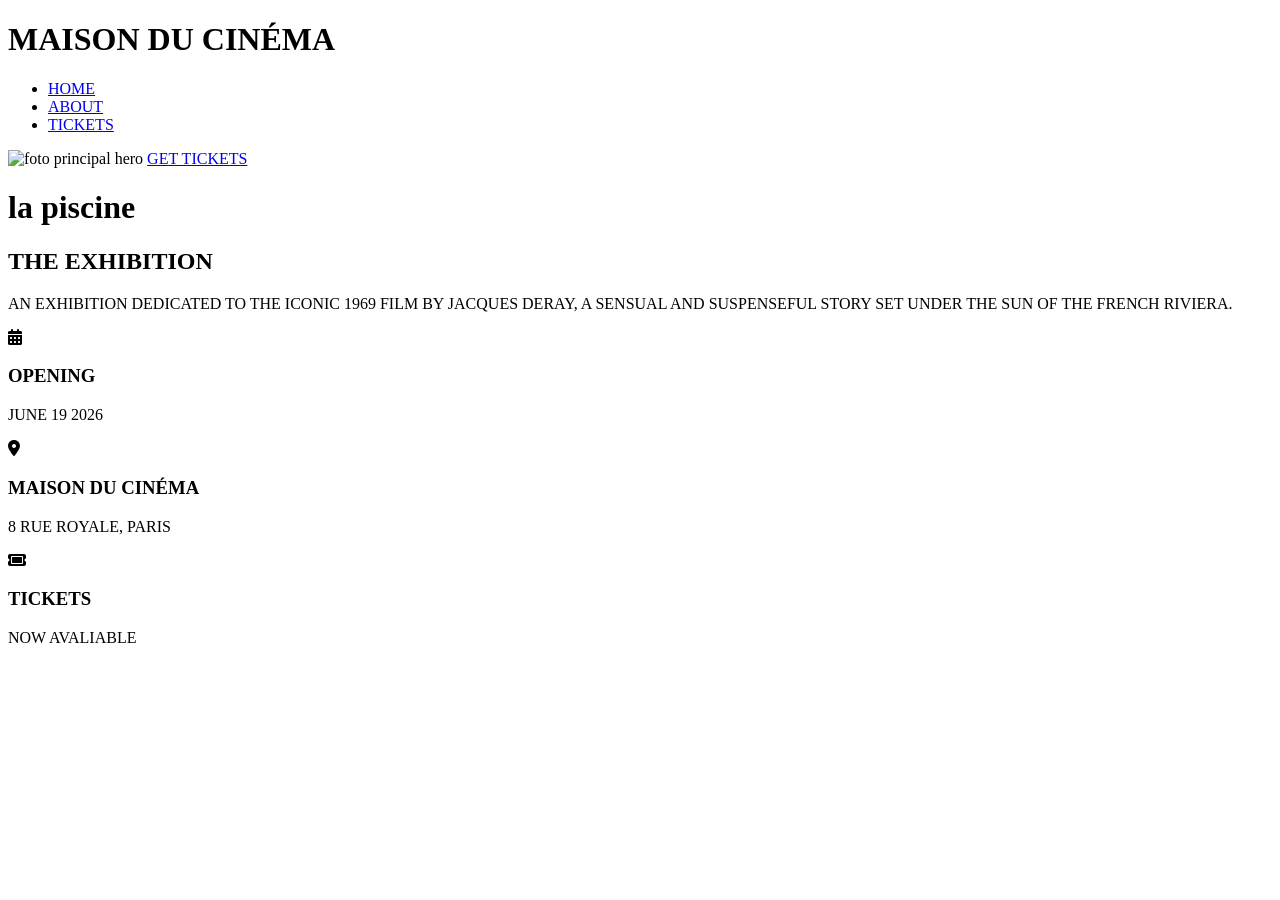
==== index.html @ 824df4c0 "Html Home" ====
<!DOCTYPE html>
<html lang="en">
<head>
    <meta charset="UTF-8">
    <meta name="viewport" content="width=device-width, initial-scale=1.0">
    <title>La Piscine: The Exhibition</title>


    <link rel="stylesheet" href="css/style.css">

    <!--Google Fonts -->
    <link rel="preconnect" href="https://fonts.googleapis.com">
    <link rel="preconnect" href="https://fonts.gstatic.com" crossorigin>
    <link href="https://fonts.googleapis.com/css2?family=Ballet:opsz@16..72&family=Poiret+One&display=swap" rel="stylesheet">

    <link rel="preconnect" href="https://fonts.googleapis.com">
    <link rel="preconnect" href="https://fonts.gstatic.com" crossorigin>
    <link href="https://fonts.googleapis.com/css2?family=Ballet:opsz@16..72&family=Pathway+Extreme:ital,opsz,wght@0,8..144,100..900;1,8..144,100..900&family=Poiret+One&display=swap" rel="stylesheet">

    <link rel="preconnect" href="https://fonts.googleapis.com">
    <link rel="preconnect" href="https://fonts.gstatic.com" crossorigin>
    <link href="https://fonts.googleapis.com/css2?family=Ballet:opsz@16..72&family=Pathway+Extreme:ital,opsz,wght@0,8..144,100..900;1,8..144,100..900&family=Poiret+One&family=Poller+One&display=swap" rel="stylesheet">

    <link rel="preconnect" href="https://fonts.googleapis.com">
    <link rel="preconnect" href="https://fonts.gstatic.com" crossorigin>
    <link href="https://fonts.googleapis.com/css2?family=Alata&family=Ballet:opsz@16..72&family=Pathway+Extreme:ital,opsz,wght@0,8..144,100..900;1,8..144,100..900&family=Poiret+One&family=Poller+One&display=swap" rel="stylesheet">

    <link rel="preconnect" href="https://fonts.googleapis.com">
    <link rel="preconnect" href="https://fonts.gstatic.com" crossorigin>
    <link href="https://fonts.googleapis.com/css2?family=Aboreto&family=Alata&family=Ballet:opsz@16..72&family=Pathway+Extreme:ital,opsz,wght@0,8..144,100..900;1,8..144,100..900&family=Poiret+One&family=Poller+One&display=swap" rel="stylesheet">

    <link rel="preconnect" href="https://fonts.googleapis.com">
    <link rel="preconnect" href="https://fonts.gstatic.com" crossorigin>
    <link href="https://fonts.googleapis.com/css2?family=Aboreto&family=Alata&family=Ballet:opsz@16..72&family=Elms+Sans:ital,wght@0,100..900;1,100..900&family=Pathway+Extreme:ital,opsz,wght@0,8..144,100..900;1,8..144,100..900&family=Poiret+One&family=Poller+One&display=swap" rel="stylesheet">

    <!--Iconos Font Awesome-->
    <link rel="stylesheet" href="https://cdnjs.cloudflare.com/ajax/libs/font-awesome/6.7.2/css/all.min.css">


</head>
<body>

    <div class="menu">

        <h1 class="logo">MAISON DU CINÉMA</h1>

        <nav>
            <ul>
                <li><a href="index.html">HOME</a></li>
                <li><a href="about.html">ABOUT</a></li>
                <li><a href="tickets.html">TICKETS</a></li>
            </ul>
        </nav>
    </div>


    <header class="hero-home">
       
        <img src="img/home/1.jpeg" alt="foto principal hero" class="img-hero">

        <a href="tickets.html" class="botón-tickets">GET TICKETS</a>

        <div>
            <h1 class="lapiscine">la piscine</h1>
            <h2 class="exhibition">THE EXHIBITION</h2>
        </div>
    </header>

    <main>
        <section class="intro">
            <p>
            AN EXHIBITION DEDICATED TO THE ICONIC 1969 FILM BY JACQUES DERAY,
            A SENSUAL AND SUSPENSEFUL STORY SET UNDER THE SUN OF THE FRENCH RIVIERA.
            </p>
        </section>

        <section>
            <div class="line"></div>

            <div class="info-principal">

                <div class="info-opening">
                    <i class="fa-solid fa-calendar-days"></i>
                    <h3 class="info-title">OPENING</h3>
                    <p class="info-text">JUNE 19 2026</p>
                </div>

                <div class="info-localizacion">
                    <i class="fa-solid fa-location-dot"></i>
                    <h3 class="info-title">MAISON DU CINÉMA</h3>
                    <p class="info-text">8 RUE ROYALE, PARIS</p>
                </div>

                <div class="info-tickets">
                    <i class="fa-solid fa-ticket"></i>
                    <h3 class="info-title">TICKETS</h3>
                    <p class="info-text">NOW AVALIABLE</p>
                </div>

            </div>
        </section>

        <section class="gallery">

            <div class="column">
                <img src="img/home/2.jpeg" alt="">
                <img src="img/home/3.jpeg" alt="">
            </div>

            <div class="column">
                <img src="img/home/4.jpeg" alt="">
                <img src="img/home/5.jpeg" alt="">
            </div>

        </section>
    </main>

    
</body>
</html>
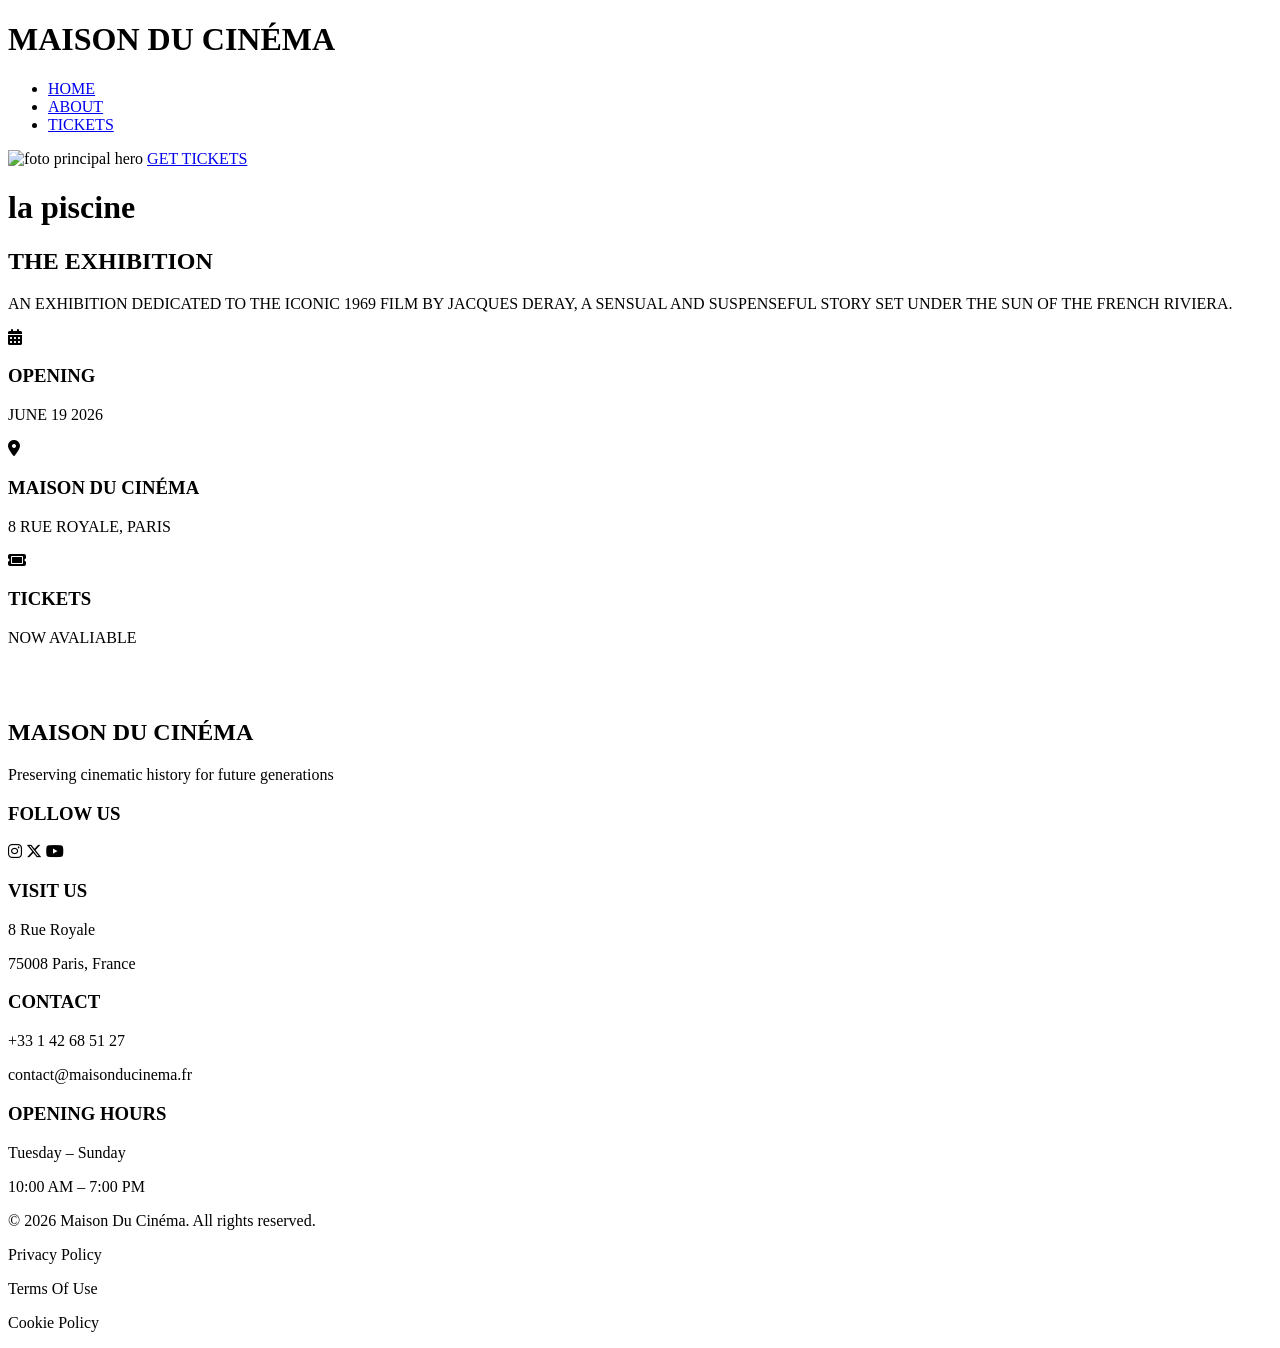
==== commit 90942e69: "Html Footer" ====
--- a/index.html
+++ b/index.html
@@ -115,6 +115,55 @@
         </section>
     </main>
 
+    <footer>
+        <div class="footer-top">
+            <h2 class="footer-logo">MAISON DU CINÉMA</h2>
+            <p class="footer-eslogan"> Preserving cinematic history for future generations</p>
+        </div>
+            
+        <div class="footer-info">
+            <div>
+                <h3>FOLLOW US</h3>
+
+                <i class="fa-brands fa-instagram"></i>
+                <i class="fa-brands fa-x-twitter"></i>
+                <i class="fa-brands fa-youtube"></i>
+            </div>
+
+            <div>
+                <h3>VISIT US</h3>
+
+                <p>8 Rue Royale</p>
+                <p>75008 Paris, France</p>
+            </div>
+
+            <div>
+                <h3>CONTACT</h3>
+
+                <p>+33 1 42 68 51 27</p>
+                <p>contact@maisonducinema.fr</p>
+            </div>
+
+            <div>
+                <h3>OPENING HOURS</h3>
+
+                <p>Tuesday – Sunday</p>
+                <p>10:00 AM – 7:00 PM</p>
+            </div>
+        </div>
+
+        <div class="footer-bottom">
+
+            <p>© 2026 Maison Du Cinéma. All rights reserved.</p>
+
+            <div>
+                <p>Privacy Policy</p>
+                <p>Terms Of Use</p>
+                <p>Cookie Policy</p>
+            </div>
+        </div>
+                
+    </footer>
     
 </body>
 </html>
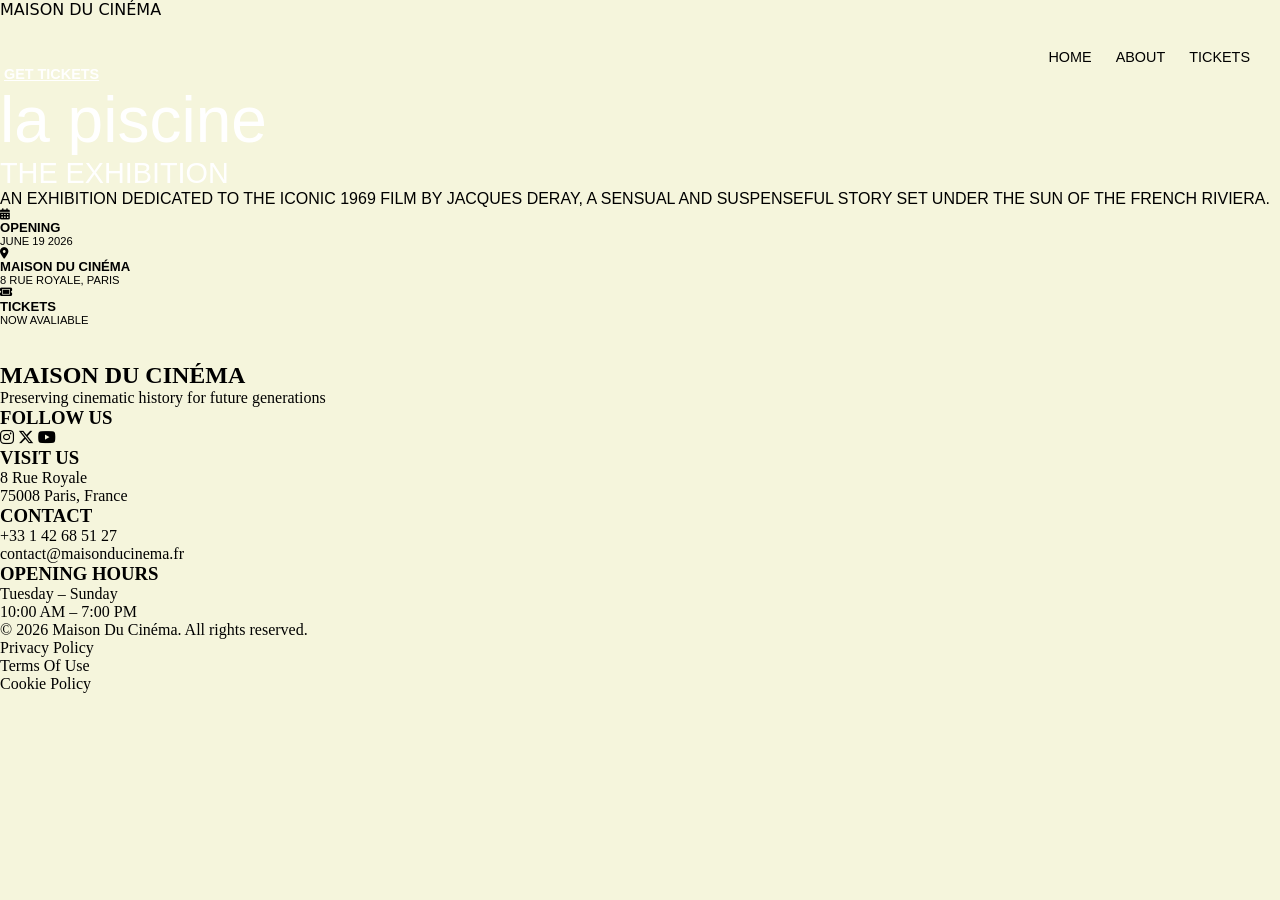
==== commit ce72d118: "Reorganización Tipos" ====
--- a/index.html
+++ b/index.html
@@ -56,45 +56,45 @@
 
     <header class="hero-home">
        
-        <img src="img/home/1.jpeg" alt="foto principal hero" class="img-hero">
+        <img src="img/home/1.jpeg" alt="" class="img-hero">
 
         <a href="tickets.html" class="botón-tickets">GET TICKETS</a>
 
         <div>
-            <h1 class="lapiscine">la piscine</h1>
-            <h2 class="exhibition">THE EXHIBITION</h2>
+            <h1 class="titulo-hero">la piscine</h1>
+            <h2 class="subtitulo-hero">THE EXHIBITION</h2>
         </div>
     </header>
 
     <main>
-        <section class="intro">
-            <p>
+        <section>
+            <p class="texto">
             AN EXHIBITION DEDICATED TO THE ICONIC 1969 FILM BY JACQUES DERAY,
             A SENSUAL AND SUSPENSEFUL STORY SET UNDER THE SUN OF THE FRENCH RIVIERA.
             </p>
         </section>
 
         <section>
-            <div class="line"></div>
+            <div class="linea"></div>
 
             <div class="info-principal">
 
                 <div class="info-opening">
                     <i class="fa-solid fa-calendar-days"></i>
-                    <h3 class="info-title">OPENING</h3>
-                    <p class="info-text">JUNE 19 2026</p>
+                    <h3 class="info-titulo">OPENING</h3>
+                    <p class="info-texto">JUNE 19 2026</p>
                 </div>
 
                 <div class="info-localizacion">
                     <i class="fa-solid fa-location-dot"></i>
-                    <h3 class="info-title">MAISON DU CINÉMA</h3>
-                    <p class="info-text">8 RUE ROYALE, PARIS</p>
+                    <h3 class="info-titulo">MAISON DU CINÉMA</h3>
+                    <p class="info-texto">8 RUE ROYALE, PARIS</p>
                 </div>
 
                 <div class="info-tickets">
                     <i class="fa-solid fa-ticket"></i>
-                    <h3 class="info-title">TICKETS</h3>
-                    <p class="info-text">NOW AVALIABLE</p>
+                    <h3 class="info-titulo">TICKETS</h3>
+                    <p class="info-texto">NOW AVALIABLE</p>
                 </div>
 
             </div>
@@ -164,6 +164,6 @@
         </div>
                 
     </footer>
-    
+
 </body>
 </html>
--- a/css/style.css
+++ b/css/style.css
@@ -0,0 +1,109 @@
+* {
+    padding: 0;
+    margin: 0;
+    box-sizing: border-box; 
+    background-color: beige;
+}
+
+
+/*Tipografías Generales*/
+.logo {
+    font-family: "Aboreto", system-ui;
+    font-weight: 400;
+    font-size: 1rem;
+}
+
+.menu {
+    font-family: "Alata", sans-serif;
+    font-weight: 400;
+    font-size: 0.9rem;
+
+}
+
+/*Tipografías específicas*/
+
+.titulo-hero {
+    font-family: "Poiret One", sans-serif;
+    font-weight: 100;
+    font-size: 4rem;
+    color: white;
+}
+
+.subtitulo-hero {
+    font-family: "Poiret One", sans-serif;
+    font-weight: 300;
+    font-size: 1.8rem;
+    color: white;
+}
+
+.botón-tickets {
+    font-family: "Elms Sans", sans-serif;
+    font-weight: 600;
+    font-size: 0.9rem;
+    color: white;
+}
+
+
+
+
+.titulo-secciones {
+    font-family: "Poiret One", sans-serif;
+    font-weight: 100;
+    font-size: 2rem;
+
+}
+
+.texto {
+    font-family: "Poiret One", sans-serif;
+    font-weight: 100;
+    font-size: 1rem;
+}
+
+
+.info-principal{
+    font-family: "Pathway Extreme", sans-serif;
+    font-weight: 500;
+    font-size: 0.7rem;
+}
+
+
+.cast {
+    font-family: "Poller One", sans-serif;
+    font-weight: 100;
+    color: white;
+}
+
+.formulario-texto {
+    font-family: "Elms Sans", sans-serif;
+    font-weight: 500;
+    font-size: 0.7rem;
+}
+
+
+
+
+
+
+
+
+
+
+/*Elementos Generales*/
+
+.menu a {
+    text-decoration: none;
+    color: black;
+}
+
+.menu ul{
+    display: flex;
+    gap: 1.5rem;
+    list-style: none;
+}
+
+nav {
+    display: flex;
+    justify-content: flex-end;
+    padding-right: 30px;
+    padding-top: 30px;
+}
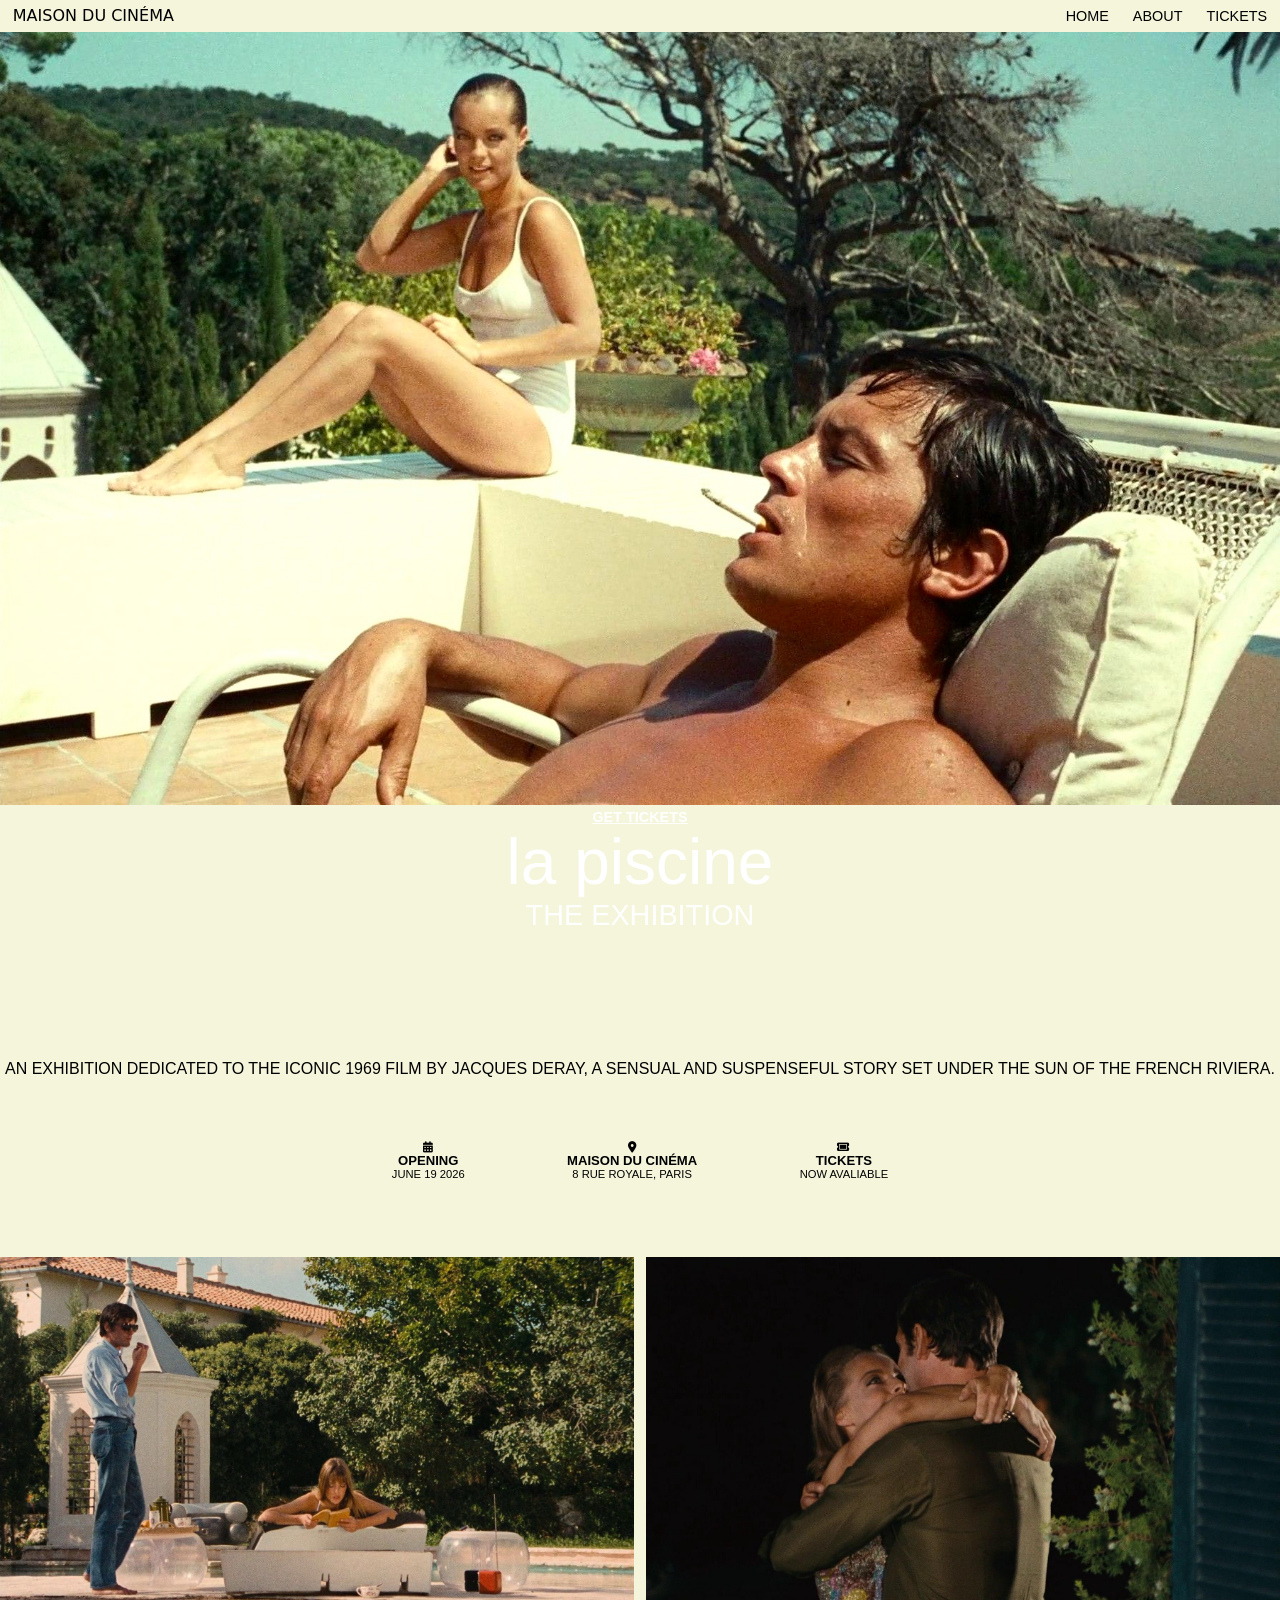
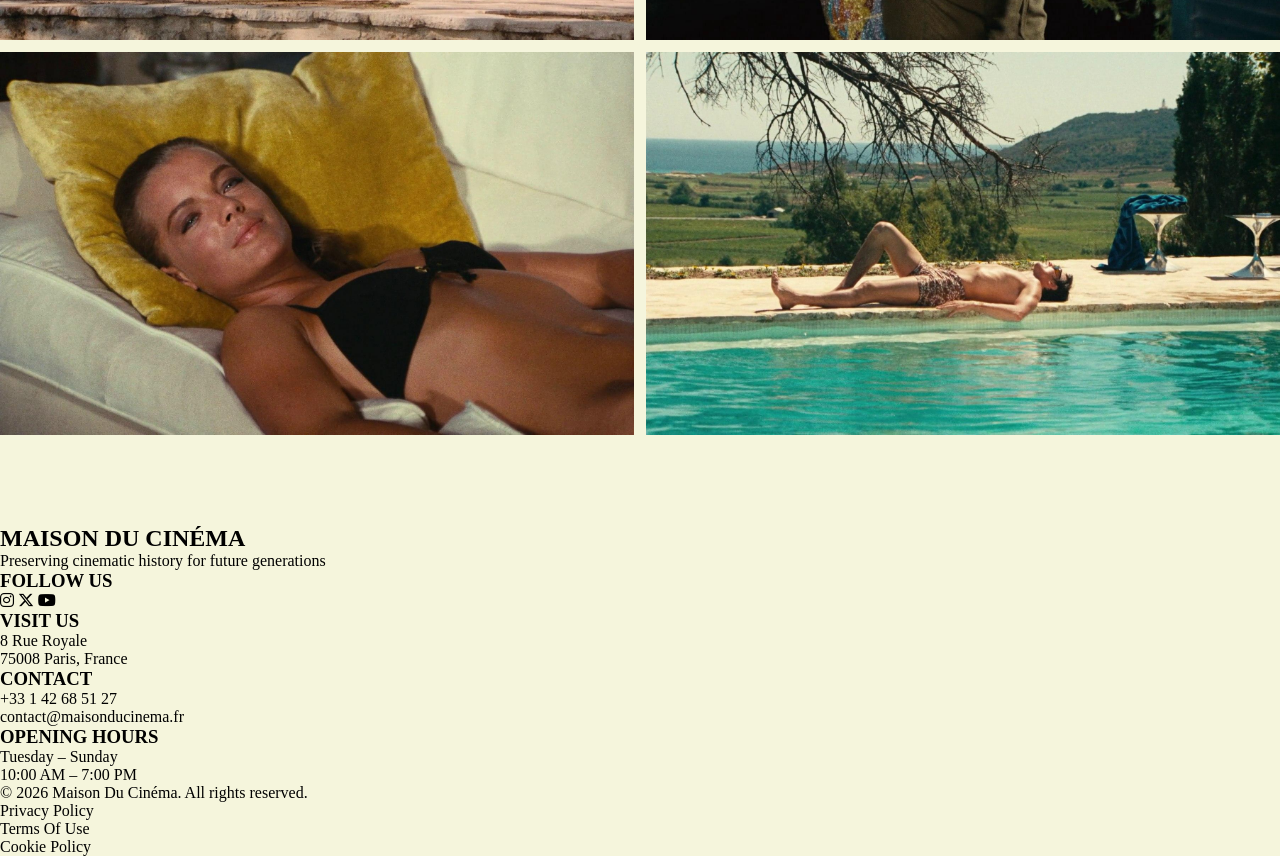
==== commit fc231ec9: "Css Home & About Pt 1" ====
--- a/index.html
+++ b/index.html
@@ -56,7 +56,7 @@
 
     <header class="hero-home">
        
-        <img src="img/home/1.jpeg" alt="" class="img-hero">
+        <img src="img/Home 1 .jpeg" alt="" class="img-hero">
 
         <a href="tickets.html" class="botón-tickets">GET TICKETS</a>
 
@@ -103,13 +103,13 @@
         <section class="gallery">
 
             <div class="column">
-                <img src="img/home/2.jpeg" alt="">
-                <img src="img/home/3.jpeg" alt="">
+                <img src="img/Home 2 .jpeg" alt="">
+                <img src="img/Home 3 .jpeg" alt="">
             </div>
 
             <div class="column">
-                <img src="img/home/4.jpeg" alt="">
-                <img src="img/home/5.jpeg" alt="">
+                <img src="img/Home 4 .jpeg" alt="">
+                <img src="img/Home 5 .jpeg" alt="">
             </div>
 
         </section>
--- a/css/style.css
+++ b/css/style.css
@@ -59,6 +59,13 @@
     font-size: 1rem;
 }
 
+.texto2 {
+    font-family: "Poiret One", sans-serif;
+    font-weight: 100;
+    font-size: 1rem;
+}
+
+
 
 .info-principal{
     font-family: "Pathway Extreme", sans-serif;
@@ -80,30 +87,156 @@
 }
 
 
-
-
-
-
-
-
-
-
 /*Elementos Generales*/
-
 .menu a {
     text-decoration: none;
     color: black;
 }
 
+.menu{
+    display: flex;
+    justify-content: space-between;
+    align-items: center;
+    padding-top: 0.5vw;
+    padding-right: 1vw;
+}
+
+.logo {
+    padding-left: 1vw;
+}
+
 .menu ul{
     display: flex;
     gap: 1.5rem;
     list-style: none;
 }
 
-nav {
-    display: flex;
-    justify-content: flex-end;
-    padding-right: 30px;
-    padding-top: 30px;
+
+
+
+
+/*HOME*/
+.img-hero {
+    width: 100%;
+    padding-top: 0.5vw;
+}
+
+.botón-tickets {
+    display: flex;
+    justify-content: center;
+}
+
+.titulo-hero {
+    display: flex;
+    justify-content: center;
+}
+
+.subtitulo-hero {
+    display: flex;
+    justify-content: center;
+    margin-bottom: 10vw;
+}
+
+.texto {
+    display: flex;
+    justify-content: center;
+    margin-bottom: 5vw;
+}
+
+
+
+.info-principal {
+    display: flex;
+    justify-content: center;
+    gap: 8vw;
+    margin: 4vw;
+}
+
+.info-opening,
+.info-localizacion,
+.info-tickets{
+    display: flex;
+    flex-direction: column;
+    align-items: center;
+}
+
+
+
+.gallery{
+    display: flex;
+    gap: 1vw;
+    padding-top: 2vw;
+    padding-bottom: 7vw;
+}
+
+.column{
+    display: flex;
+    flex-direction: column;
+    gap: 1vw;
+}
+
+.column img{
+    width: 100%;
+}
+
+
+
+/*ABOUT*/
+.img-hero-about {
+    width: 100%;
+    padding-top: 0.5vw;
+}
+
+
+.about-the-film {
+    display: flex;
+}
+
+
+.about-the-film-texto {
+    display: flex;
+    flex-direction: column;
+}
+
+.about-the-film img {
+    width: 90%;
+}
+
+
+
+.inside-exhibition img {
+    width: 100%;
+}
+
+
+
+.inside-exhibition-texto {
+    display: flex;
+    flex-direction: column;
+    align-items: center;
+    margin-bottom: 5vw;
+    margin-top: 5vw;
+}
+
+.inside-exhibition-texto h1 {
+   width: 40%;
+   margin-bottom: 0.5vw;
+}
+
+.inside-exhibition p {
+    width: 40%;
+    margin-bottom: 1.5vw;
+}
+
+
+
+
+/*TICKETS*/
+.img-hero-tickets {
+    width: 100%;
+    padding-top: 0.5vw;
+}
+
+.inside-the-exhibition-img img {
+    width: 100%;
 }
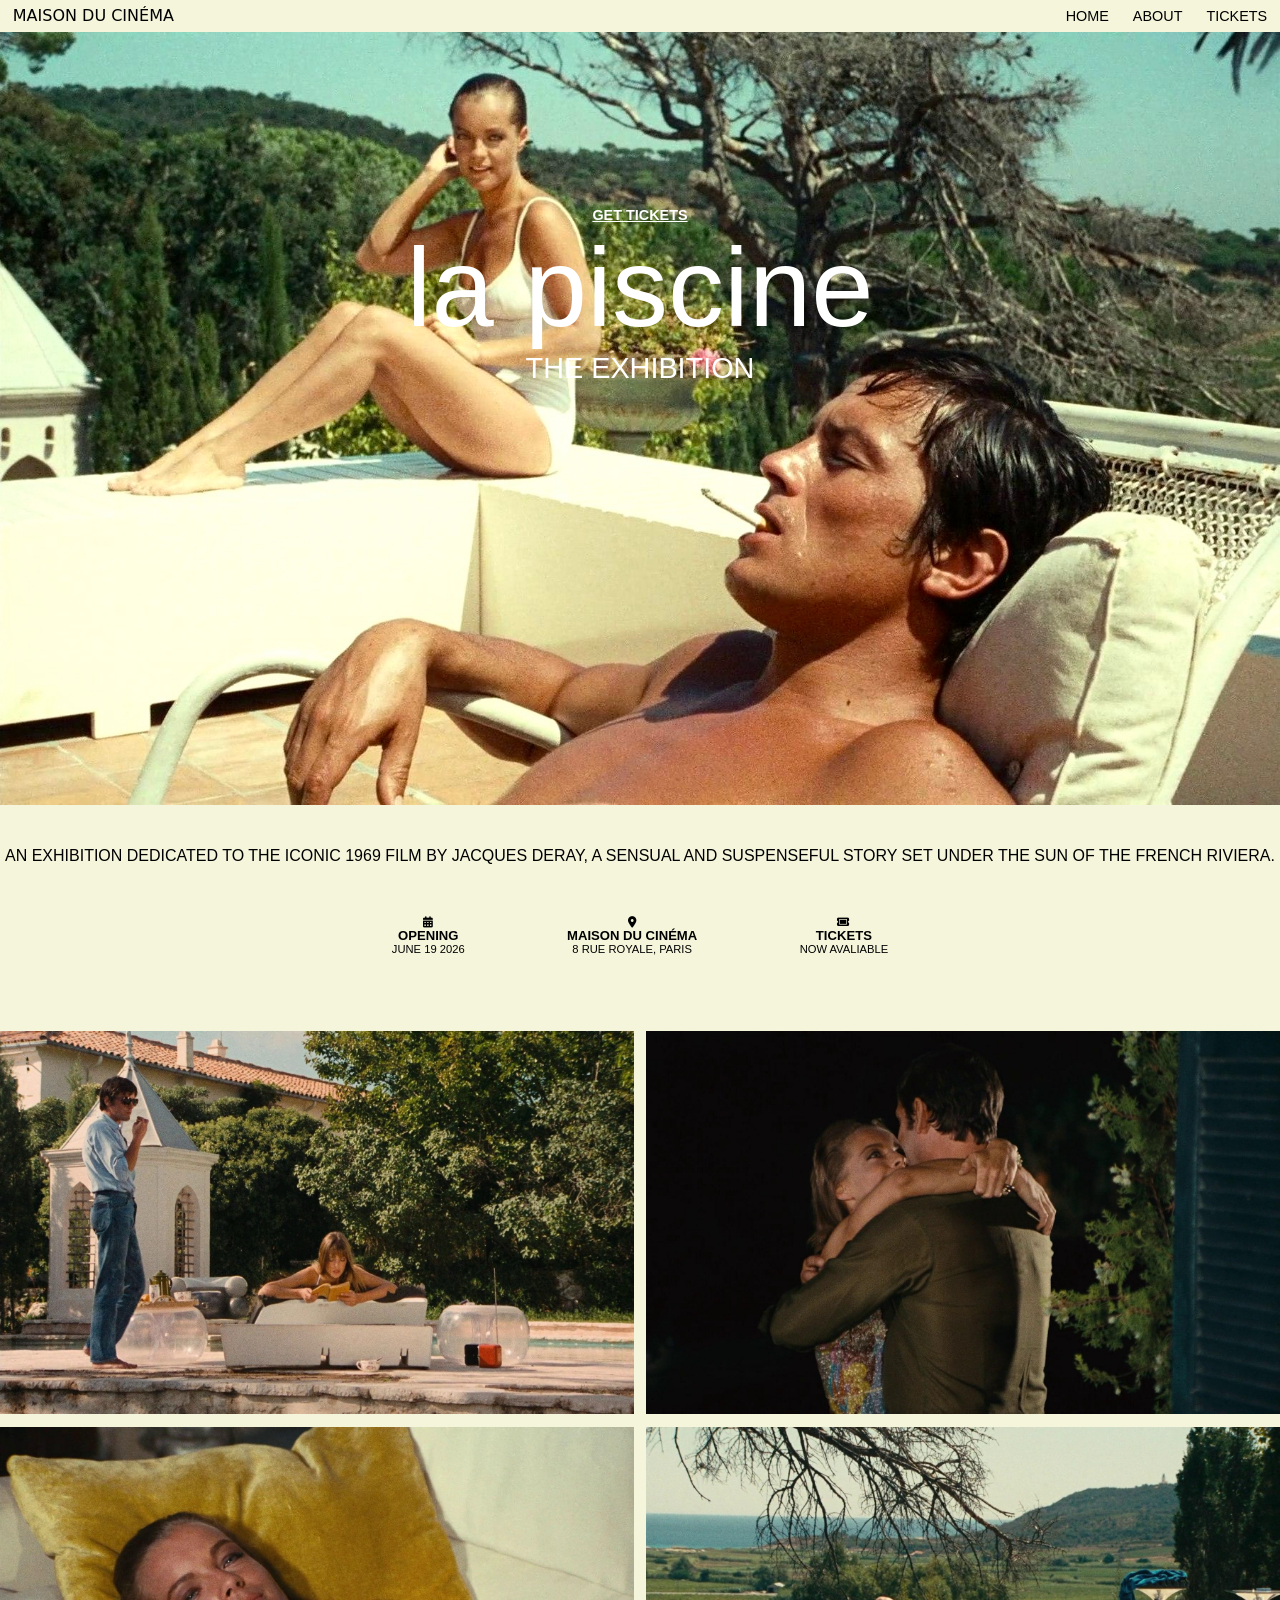
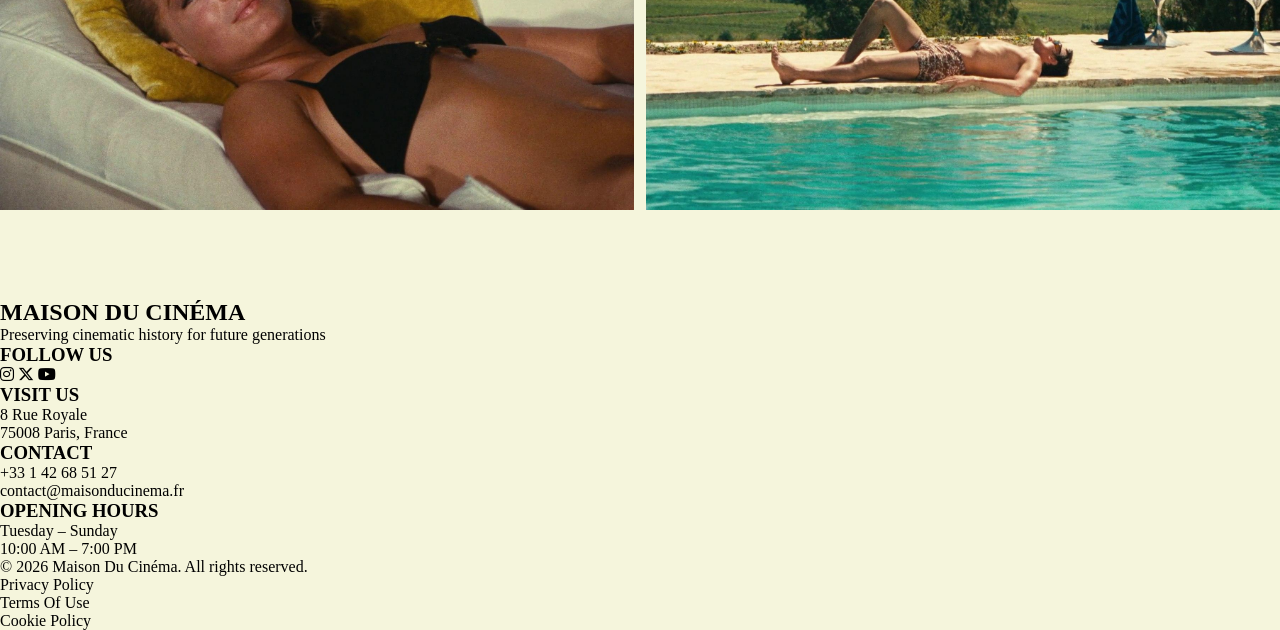
==== commit 21871d19: "Css Home & About Pt 2" ====
--- a/index.html
+++ b/index.html
@@ -55,13 +55,14 @@
 
 
     <header class="hero-home">
-       
+
         <img src="img/Home 1 .jpeg" alt="" class="img-hero">
 
-        <a href="tickets.html" class="botón-tickets">GET TICKETS</a>
+        <div class="contenido-hero">
+            <a href="tickets.html" class="botón-tickets">GET TICKETS</a>
 
-        <div>
             <h1 class="titulo-hero">la piscine</h1>
+
             <h2 class="subtitulo-hero">THE EXHIBITION</h2>
         </div>
     </header>
--- a/css/style.css
+++ b/css/style.css
@@ -2,8 +2,9 @@
     padding: 0;
     margin: 0;
     box-sizing: border-box; 
-    background-color: beige;
-}
+}
+
+
 
 
 /*Tipografías Generales*/
@@ -88,6 +89,10 @@
 
 
 /*Elementos Generales*/
+body {
+    background-color: beige;
+}
+
 .menu a {
     text-decoration: none;
     color: black;
@@ -121,6 +126,16 @@
     padding-top: 0.5vw;
 }
 
+.contenido-hero {
+    position: absolute;
+    top: 40%;
+    left: 50%;
+    transform: translate(-50%, -50%);
+    display: flex;
+    flex-direction: column;
+    align-items: center;
+}
+
 .botón-tickets {
     display: flex;
     justify-content: center;
@@ -129,6 +144,7 @@
 .titulo-hero {
     display: flex;
     justify-content: center;
+    font-size: 7rem;
 }
 
 .subtitulo-hero {
@@ -140,7 +156,8 @@
 .texto {
     display: flex;
     justify-content: center;
-    margin-bottom: 5vw;
+    margin-top: 3vw;
+    margin-bottom: 4vw;
 }
 
 
@@ -187,28 +204,53 @@
     padding-top: 0.5vw;
 }
 
+.cast {
+    display: flex;
+    justify-content: center;
+    text-align: center;
+    gap: 8vw;
+    margin: 4vw;
+}
+
 
 .about-the-film {
     display: flex;
-}
-
+    justify-content: space-between;
+    align-items: center;
+}
 
 .about-the-film-texto {
     display: flex;
     flex-direction: column;
-}
+    align-items: center;
+
+}
+
+.about-the-film h1 {
+    width: 40%;
+}
+
+.about-the-film p {
+    width: 40%;
+    margin-bottom: 1.5vw;
+}
+
 
 .about-the-film img {
     width: 90%;
 }
 
 
+.info-principal {
+    text-align: center;
+}
+
+
+
 
 .inside-exhibition img {
     width: 100%;
 }
-
-
 
 .inside-exhibition-texto {
     display: flex;
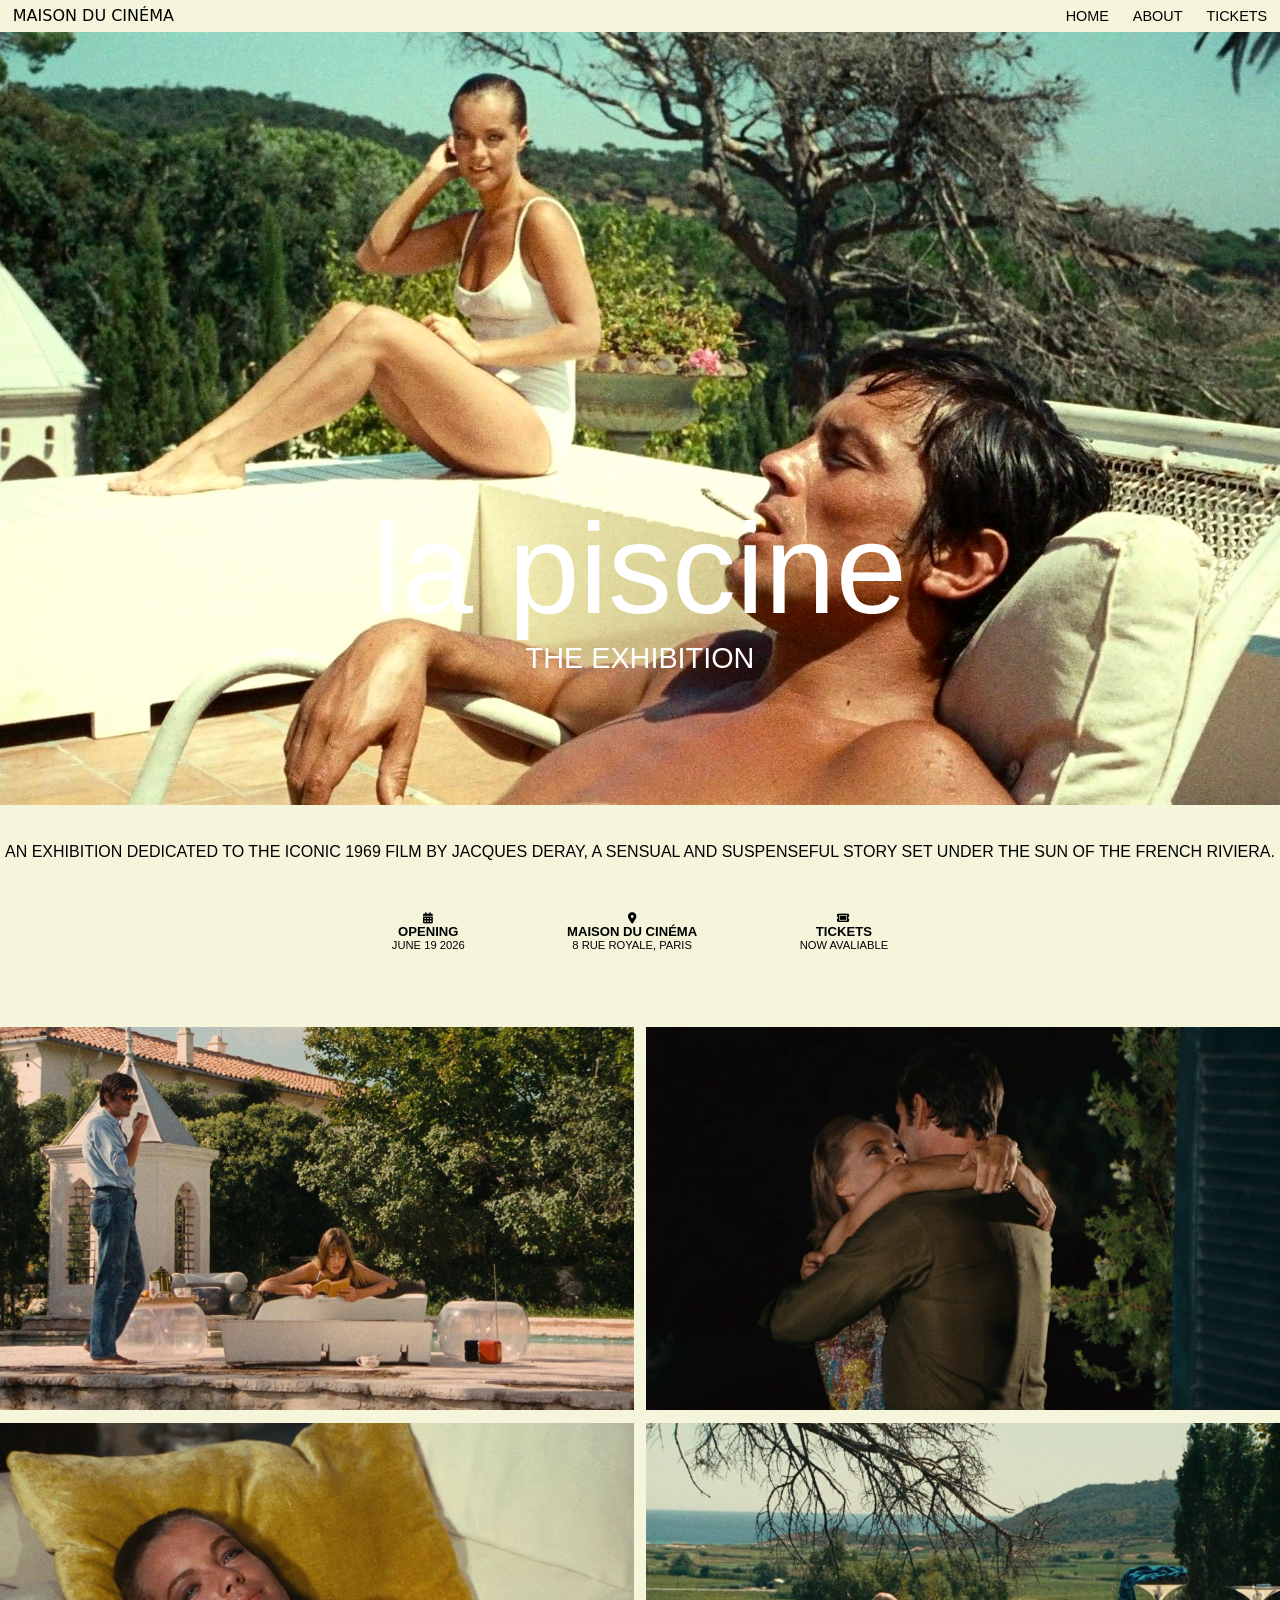
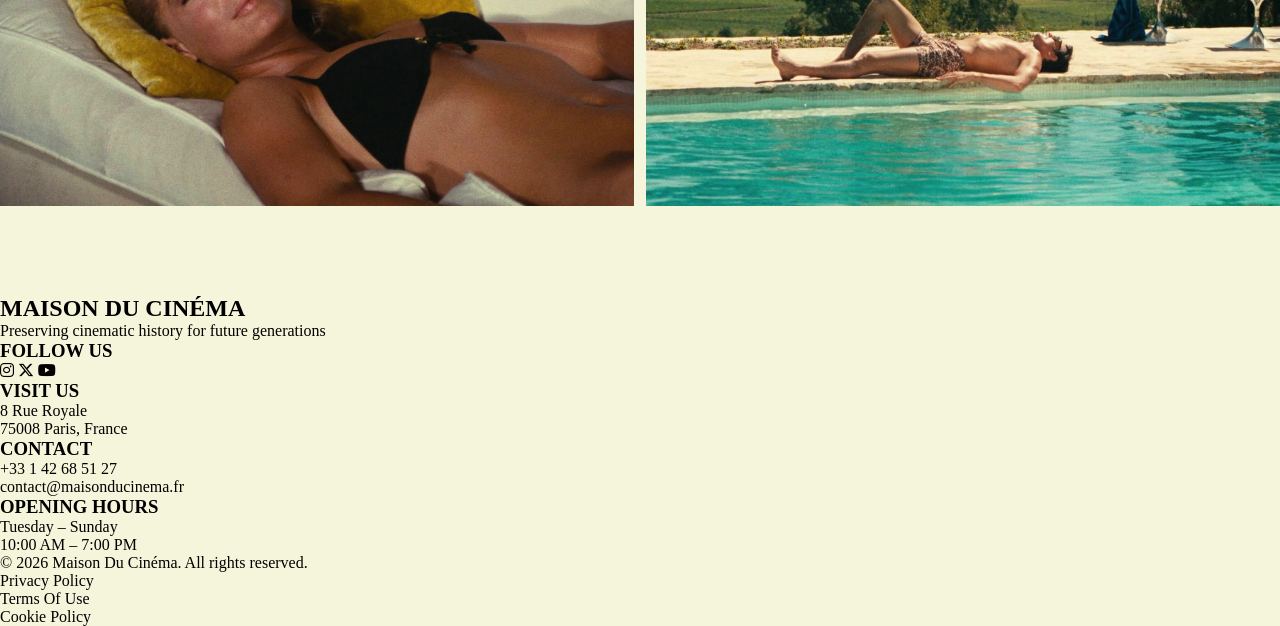
==== commit fd5681d1: "Css Home & About Pt3" ====
--- a/index.html
+++ b/index.html
@@ -59,7 +59,6 @@
         <img src="img/Home 1 .jpeg" alt="" class="img-hero">
 
         <div class="contenido-hero">
-            <a href="tickets.html" class="botón-tickets">GET TICKETS</a>
 
             <h1 class="titulo-hero">la piscine</h1>
 
--- a/css/style.css
+++ b/css/style.css
@@ -121,30 +121,33 @@
 
 
 /*HOME*/
+.hero-home {
+    position: relative;
+    width: 100%;
+}
+
 .img-hero {
     width: 100%;
+    display: block;
     padding-top: 0.5vw;
 }
 
 .contenido-hero {
     position: absolute;
-    top: 40%;
+    top: 80%;
     left: 50%;
     transform: translate(-50%, -50%);
     display: flex;
     flex-direction: column;
     align-items: center;
-}
-
-.botón-tickets {
-    display: flex;
-    justify-content: center;
-}
+    width: 100%;
+}
+
 
 .titulo-hero {
     display: flex;
     justify-content: center;
-    font-size: 7rem;
+    font-size: 8rem;
 }
 
 .subtitulo-hero {
@@ -199,6 +202,11 @@
 
 
 /*ABOUT*/
+.hero-about {
+    position: relative;
+    width: 100%;
+}
+
 .img-hero-about {
     width: 100%;
     padding-top: 0.5vw;
@@ -208,8 +216,15 @@
     display: flex;
     justify-content: center;
     text-align: center;
-    gap: 8vw;
+    gap: 10vw;
     margin: 4vw;
+    position: absolute;
+    top: 80%;
+    right: 50%;
+    left: 50%;
+    transform: translate(-50%, -50%);
+    width: 100%;
+    font-size: 1rem;
 }
 
 
@@ -217,6 +232,8 @@
     display: flex;
     justify-content: space-between;
     align-items: center;
+    padding-top: 2vw;
+    height: 50vh;
 }
 
 .about-the-film-texto {
@@ -237,7 +254,8 @@
 
 
 .about-the-film img {
-    width: 90%;
+    padding-top: 1vw;
+    width: 70%;
 }
 
 
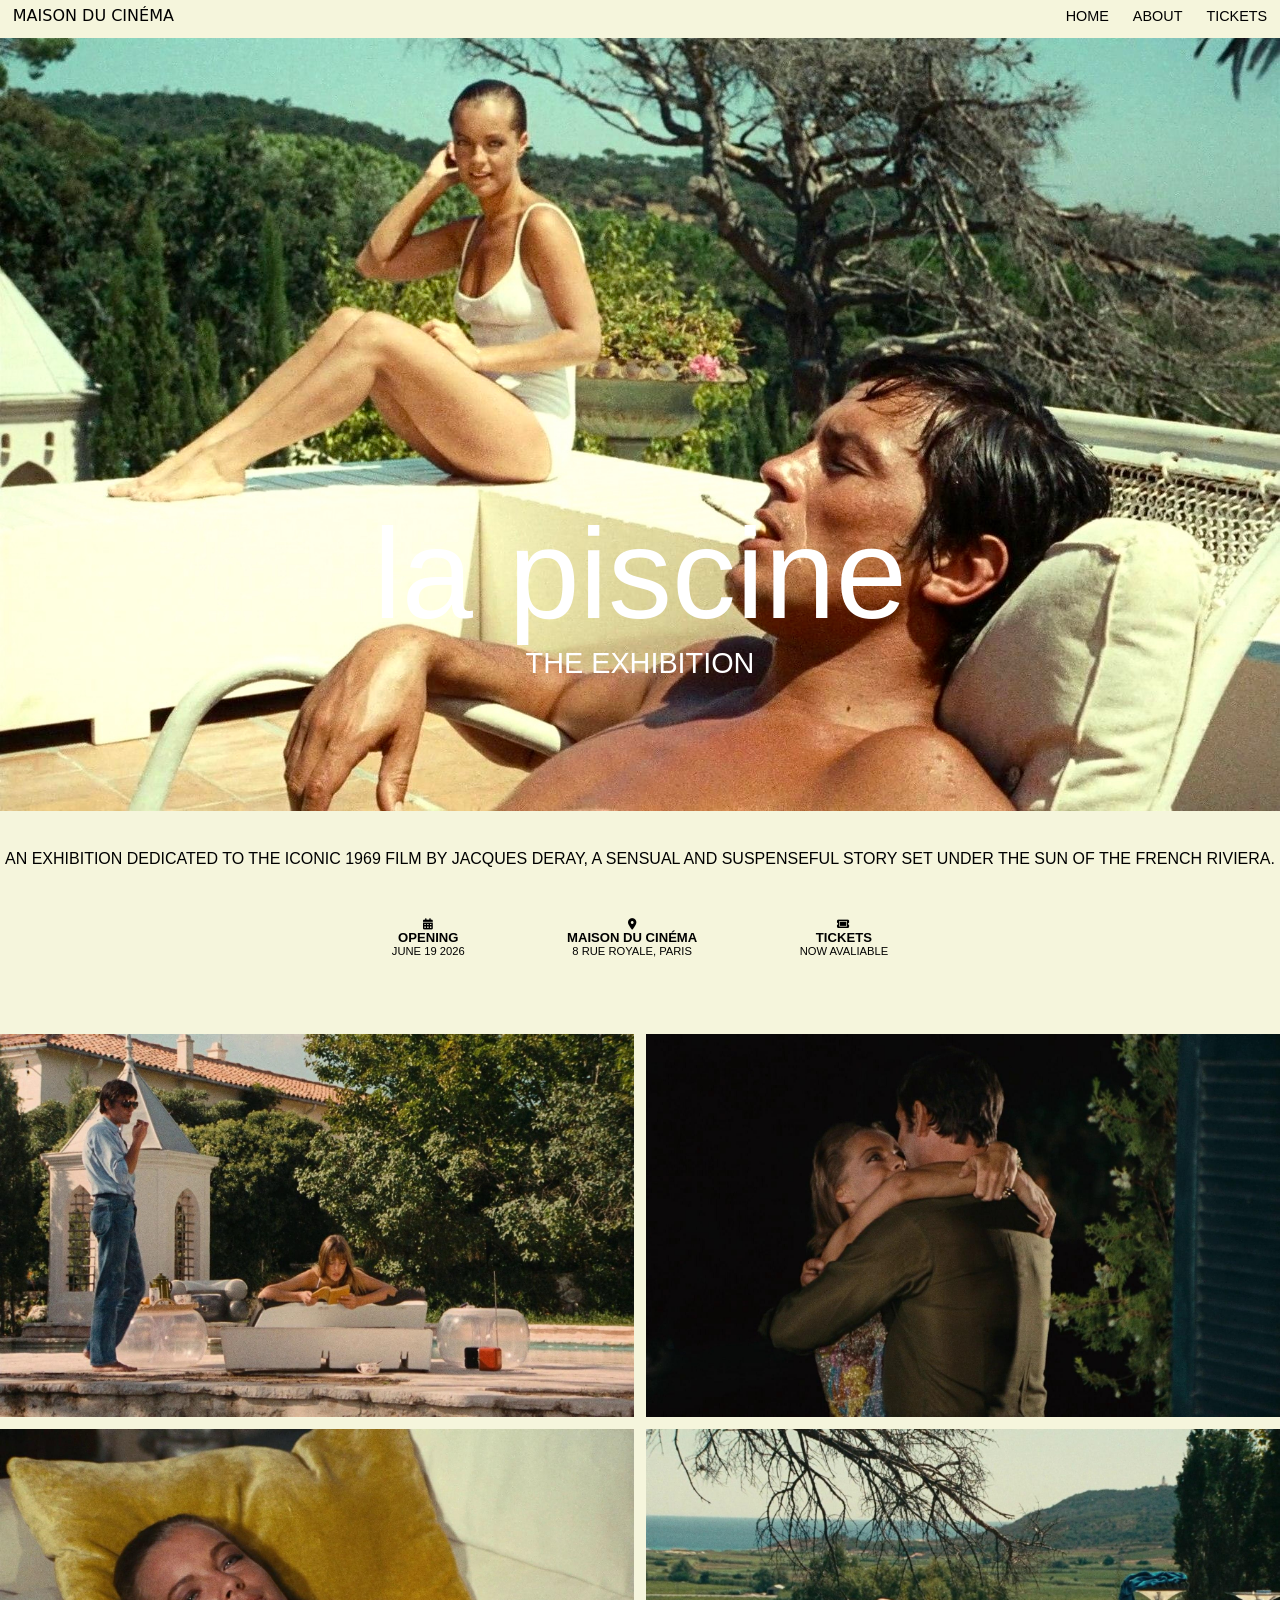
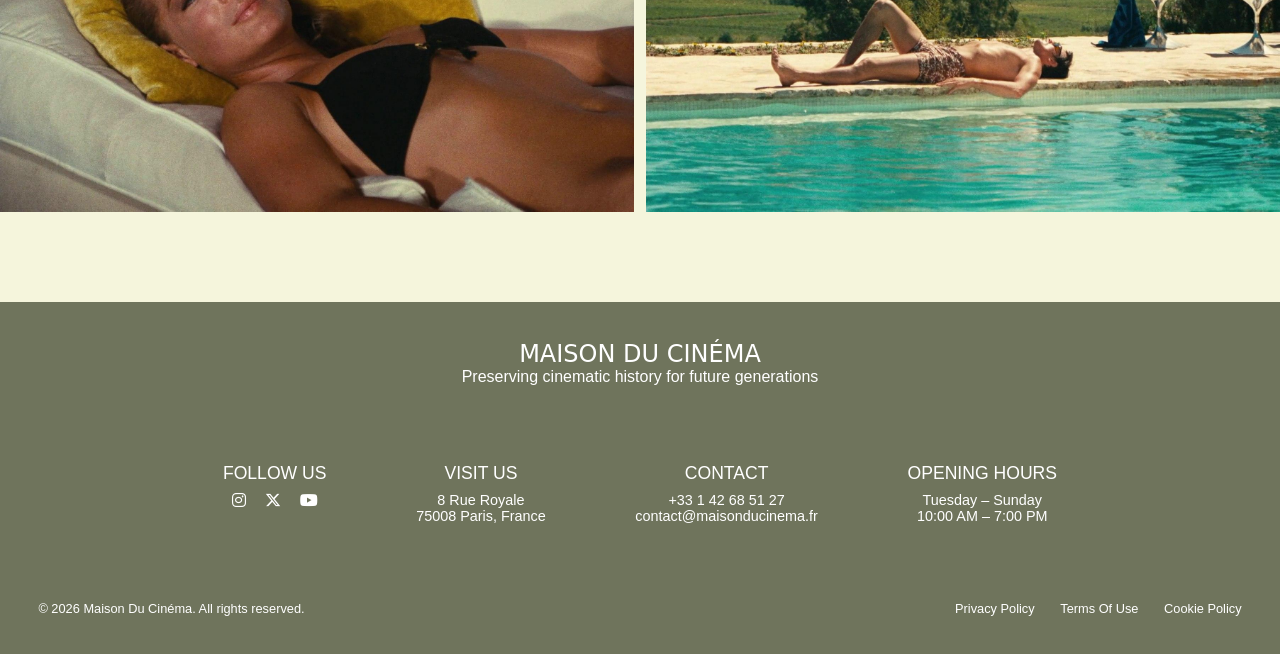
==== commit 71777438: "Css Footer & Comienzo Tickets" ====
--- a/index.html
+++ b/index.html
@@ -124,10 +124,19 @@
         <div class="footer-info">
             <div>
                 <h3>FOLLOW US</h3>
+                <div class="social-icons">
+                    <a href="https://www.instagram.com" target="_blank">
+                        <i class="fa-brands fa-instagram"></i>
+                    </a>
 
-                <i class="fa-brands fa-instagram"></i>
-                <i class="fa-brands fa-x-twitter"></i>
-                <i class="fa-brands fa-youtube"></i>
+                    <a href="https://twitter.com" target="_blank">
+                        <i class="fa-brands fa-x-twitter"></i>
+                    </a>
+
+                    <a href="https://www.youtube.com" target="_blank">
+                        <i class="fa-brands fa-youtube"></i>
+                    </a>
+                </div>
             </div>
 
             <div>
--- a/css/style.css
+++ b/css/style.css
@@ -81,10 +81,17 @@
     color: white;
 }
 
+
 .formulario-texto {
     font-family: "Elms Sans", sans-serif;
     font-weight: 500;
-    font-size: 0.7rem;
+    font-size: 1rem;
+}
+
+.formulario-subtexto {
+    font-family: "Elms Sans", sans-serif;
+    font-weight: 500;
+    font-size: 1rem;
 }
 
 
@@ -129,7 +136,7 @@
 .img-hero {
     width: 100%;
     display: block;
-    padding-top: 0.5vw;
+    padding-top: 1vw;
 }
 
 .contenido-hero {
@@ -299,4 +306,131 @@
 
 .inside-the-exhibition-img img {
     width: 100%;
-}+}
+
+
+
+.seleccion-tickets {
+    width: 75%;
+    margin: auto;
+    padding: 7vh 0;
+}
+
+.titulo-secciones {
+    font-size: 3rem;
+    font-weight: 300;
+    margin-bottom: 0.8vw;
+}
+
+.titulo-otras-secciones p {
+    font-family: "Elms Sans", sans-serif;
+    font-weight: 600;
+    font-size: 0.9rem;
+    margin-bottom: 0.8vw;
+}
+
+.text {
+    font-size: 1rem;
+    margin-bottom: 35px;
+    font-family: "Poiret One", sans-serif;
+}
+
+
+
+
+
+
+.caja-tickets {
+    border: 1px solid #222;
+    margin-bottom: 35px;
+    padding: 0 0 3vh 0;
+}
+
+
+
+.caja-tickets > div {
+    display: flex;
+    justify-content: space-between;
+    align-items: center;
+    margin-bottom: 30px;
+}
+
+
+
+/*FOOTER*/
+footer {
+    display: flex;
+    flex-direction: column;
+    background-color: #6f745c;
+    color: white;
+    padding: 3%;
+    margin: 0;
+    gap: 6vw;
+}
+
+.footer-logo {
+    font-family: "Aboreto", system-ui;
+    font-weight: 400;
+    font-size: 1.5rem;
+}
+
+.footer-eslogan {
+    font-family: "Poiret One", sans-serif;
+    font-weight: 100;
+    font-size: 1rem;
+}
+
+.footer-top {
+    display: flex;
+    justify-content: center;
+    flex-direction: column;
+    text-align: center;
+}
+
+.footer-info {
+    display: flex;
+    justify-content: center;
+    gap: 7vw;
+    text-align: center;
+    font-family: "Elms Sans", sans-serif;
+}
+
+.footer-info h3 {
+    font-family: "Elms Sans", sans-serif;
+    font-weight: 400;
+    font-size: 1.1rem;
+    margin-bottom: 0.5rem;
+}
+
+.footer-info p {
+    font-family: "Elms Sans", sans-serif;
+    font-weight: 100;
+    font-size: 0.9rem;
+}
+
+.social-icons {
+    display: flex;
+    justify-content: center;
+    gap: 1.5vw;
+    color: white;
+
+}
+
+.social-icons a{
+    color: white;
+    text-decoration: none;
+}
+
+.footer-bottom {
+    display: flex;
+    justify-content: space-between;
+    font-family: "Elms Sans", sans-serif;
+    font-weight: 200;
+    font-size: 0.8rem;
+}
+
+.footer-bottom div {
+    display: flex;
+    gap: 2vw;
+}
+
